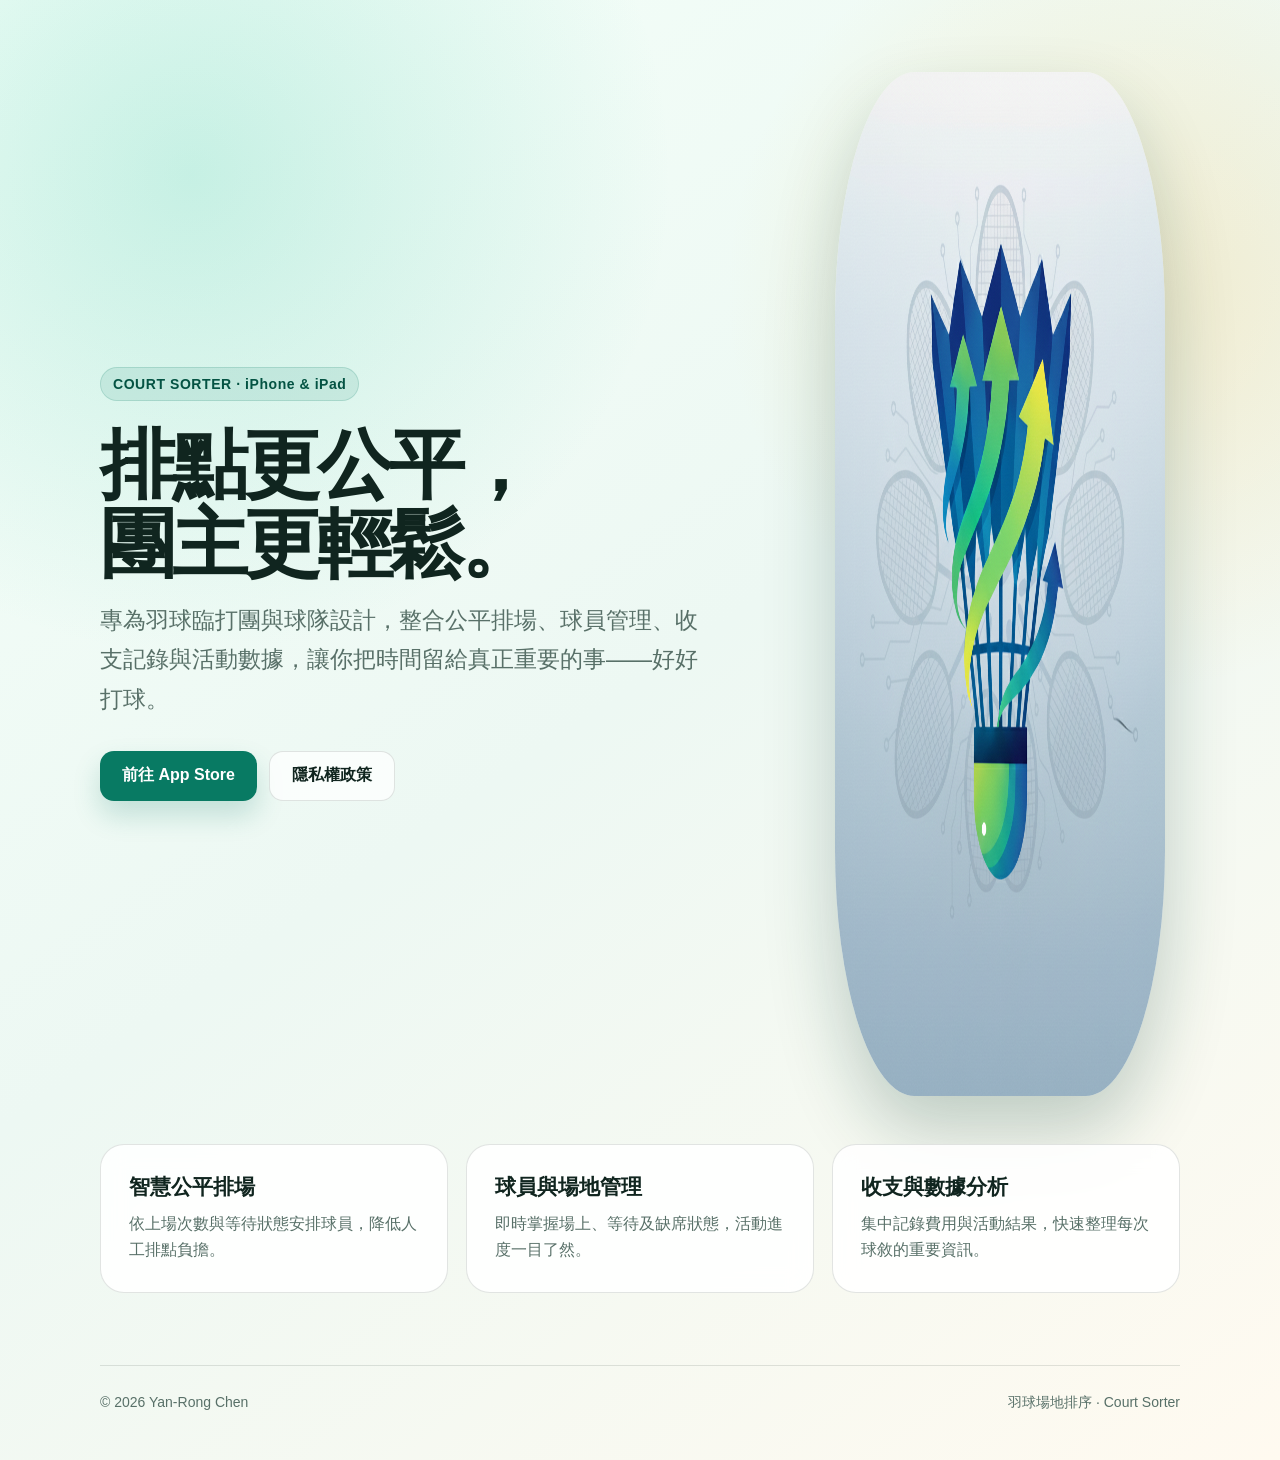
==== court-sorter/index.html @ f02e4c03 "Add Court Sorter site and app-ads verification" ====
<!doctype html>
<html lang="zh-Hant">
  <head>
    <meta charset="utf-8">
    <meta name="viewport" content="width=device-width, initial-scale=1">
    <meta name="description" content="羽球場地排序：為羽球臨打團與球隊設計的公平排點、球員管理與收支工具。">
    <meta name="theme-color" content="#087a63">
    <title>羽球場地排序｜Court Sorter</title>
    <link rel="icon" href="assets/app-icon.png">
    <style>
      :root {
        color-scheme: light;
        --ink: #10251f;
        --muted: #587068;
        --brand: #087a63;
        --brand-dark: #045343;
        --surface: rgba(255, 255, 255, 0.88);
        --line: rgba(16, 37, 31, 0.12);
      }

      * { box-sizing: border-box; }

      body {
        margin: 0;
        min-height: 100vh;
        color: var(--ink);
        font-family: -apple-system, BlinkMacSystemFont, "Segoe UI", sans-serif;
        background:
          radial-gradient(circle at 15% 12%, rgba(59, 199, 166, 0.24), transparent 30rem),
          radial-gradient(circle at 88% 20%, rgba(255, 196, 91, 0.25), transparent 25rem),
          linear-gradient(145deg, #f4fff9 0%, #edf8f3 48%, #fffaf0 100%);
      }

      main {
        width: min(1080px, calc(100% - 40px));
        margin: 0 auto;
        padding: 72px 0 48px;
      }

      .hero {
        display: grid;
        grid-template-columns: minmax(0, 1fr) minmax(240px, 360px);
        align-items: center;
        gap: clamp(40px, 8vw, 100px);
        min-height: 70vh;
      }

      .eyebrow {
        display: inline-flex;
        align-items: center;
        gap: 8px;
        padding: 8px 12px;
        color: var(--brand-dark);
        font-size: 14px;
        font-weight: 700;
        letter-spacing: 0.04em;
        background: rgba(8, 122, 99, 0.1);
        border: 1px solid rgba(8, 122, 99, 0.16);
        border-radius: 999px;
      }

      h1 {
        max-width: 760px;
        margin: 24px 0 18px;
        font-size: clamp(44px, 7vw, 76px);
        line-height: 1.04;
        letter-spacing: -0.05em;
      }

      .lead {
        max-width: 650px;
        margin: 0;
        color: var(--muted);
        font-size: clamp(18px, 2.4vw, 23px);
        line-height: 1.7;
      }

      .actions {
        display: flex;
        flex-wrap: wrap;
        gap: 12px;
        margin-top: 32px;
      }

      .button {
        display: inline-flex;
        align-items: center;
        justify-content: center;
        min-height: 50px;
        padding: 0 22px;
        color: white;
        font-weight: 750;
        text-decoration: none;
        background: var(--brand);
        border-radius: 14px;
        box-shadow: 0 14px 28px rgba(8, 122, 99, 0.2);
        transition: transform 160ms ease, background 160ms ease;
      }

      .button:hover { transform: translateY(-2px); background: var(--brand-dark); }

      .button.secondary {
        color: var(--ink);
        background: rgba(255, 255, 255, 0.72);
        border: 1px solid var(--line);
        box-shadow: none;
      }

      .app-icon {
        width: 100%;
        max-width: 330px;
        justify-self: center;
        border-radius: 24%;
        box-shadow: 0 35px 70px rgba(14, 61, 49, 0.24);
      }

      .features {
        display: grid;
        grid-template-columns: repeat(3, 1fr);
        gap: 18px;
        margin: 48px 0 72px;
      }

      .card {
        padding: 28px;
        background: var(--surface);
        border: 1px solid var(--line);
        border-radius: 24px;
        backdrop-filter: blur(12px);
      }

      .card h2 { margin: 0 0 10px; font-size: 21px; }
      .card p { margin: 0; color: var(--muted); line-height: 1.65; }

      footer {
        display: flex;
        flex-wrap: wrap;
        justify-content: space-between;
        gap: 16px;
        padding-top: 28px;
        color: var(--muted);
        font-size: 14px;
        border-top: 1px solid var(--line);
      }

      footer a { color: var(--brand-dark); }

      @media (max-width: 760px) {
        main { padding-top: 42px; }
        .hero { grid-template-columns: 1fr; min-height: auto; }
        .app-icon { width: min(70vw, 290px); grid-row: 1; }
        .features { grid-template-columns: 1fr; margin-top: 64px; }
      }
    </style>
  </head>
  <body>
    <main>
      <section class="hero">
        <div>
          <span class="eyebrow">COURT SORTER · iPhone &amp; iPad</span>
          <h1>排點更公平，<br>團主更輕鬆。</h1>
          <p class="lead">專為羽球臨打團與球隊設計，整合公平排場、球員管理、收支記錄與活動數據，讓你把時間留給真正重要的事——好好打球。</p>
          <div class="actions">
            <a class="button" href="https://apps.apple.com/tw/app/id6757661680">前往 App Store</a>
            <a class="button secondary" href="https://www.notion.so/Privacy-Policy-2e730ad9c4ff806c8cd5c6b6f6cb0432">隱私權政策</a>
          </div>
        </div>
        <img class="app-icon" src="assets/app-icon.png" alt="羽球場地排序 App 圖示" width="1024" height="1024">
      </section>

      <section class="features" aria-label="主要功能">
        <article class="card">
          <h2>智慧公平排場</h2>
          <p>依上場次數與等待狀態安排球員，降低人工排點負擔。</p>
        </article>
        <article class="card">
          <h2>球員與場地管理</h2>
          <p>即時掌握場上、等待及缺席狀態，活動進度一目了然。</p>
        </article>
        <article class="card">
          <h2>收支與數據分析</h2>
          <p>集中記錄費用與活動結果，快速整理每次球敘的重要資訊。</p>
        </article>
      </section>

      <footer>
        <span>© 2026 Yan-Rong Chen</span>
        <span>羽球場地排序 · Court Sorter</span>
      </footer>
    </main>
  </body>
</html>
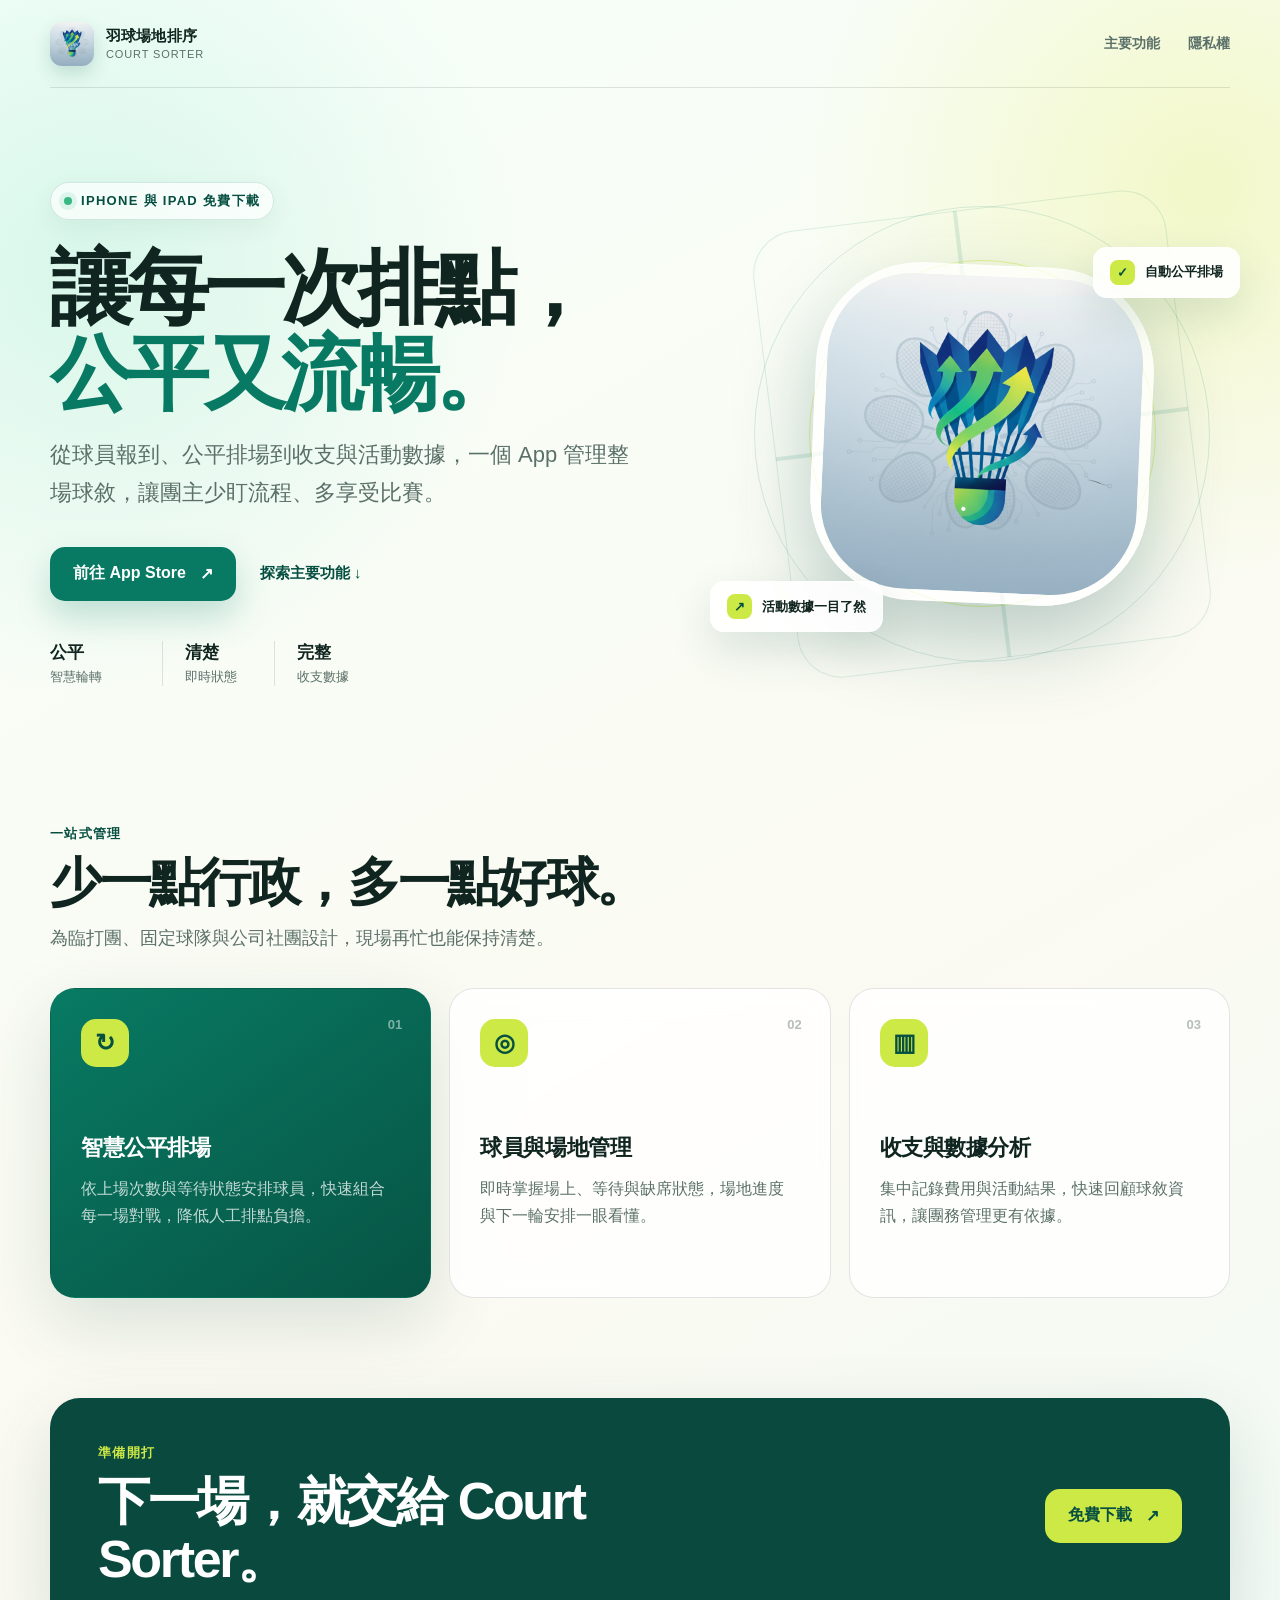
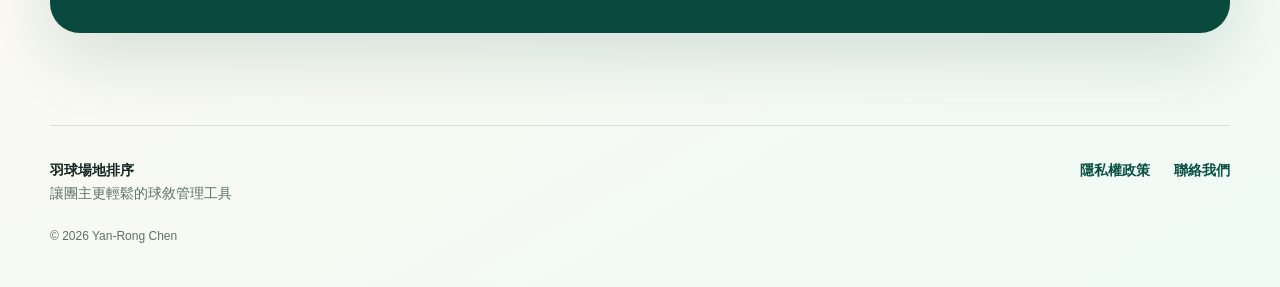
==== commit ff4103fb: "Refresh Court Sorter site and add privacy policy" ====
--- a/court-sorter/index.html
+++ b/court-sorter/index.html
@@ -4,189 +4,74 @@
     <meta charset="utf-8">
     <meta name="viewport" content="width=device-width, initial-scale=1">
     <meta name="description" content="羽球場地排序：為羽球臨打團與球隊設計的公平排點、球員管理與收支工具。">
-    <meta name="theme-color" content="#087a63">
+    <meta name="theme-color" content="#075b4b">
+    <meta property="og:title" content="羽球場地排序｜Court Sorter">
+    <meta property="og:description" content="排點更公平，團主更輕鬆。">
+    <meta property="og:image" content="https://shanxus.github.io/court-sorter/assets/app-icon.png">
     <title>羽球場地排序｜Court Sorter</title>
     <link rel="icon" href="assets/app-icon.png">
-    <style>
-      :root {
-        color-scheme: light;
-        --ink: #10251f;
-        --muted: #587068;
-        --brand: #087a63;
-        --brand-dark: #045343;
-        --surface: rgba(255, 255, 255, 0.88);
-        --line: rgba(16, 37, 31, 0.12);
-      }
-
-      * { box-sizing: border-box; }
-
-      body {
-        margin: 0;
-        min-height: 100vh;
-        color: var(--ink);
-        font-family: -apple-system, BlinkMacSystemFont, "Segoe UI", sans-serif;
-        background:
-          radial-gradient(circle at 15% 12%, rgba(59, 199, 166, 0.24), transparent 30rem),
-          radial-gradient(circle at 88% 20%, rgba(255, 196, 91, 0.25), transparent 25rem),
-          linear-gradient(145deg, #f4fff9 0%, #edf8f3 48%, #fffaf0 100%);
-      }
-
-      main {
-        width: min(1080px, calc(100% - 40px));
-        margin: 0 auto;
-        padding: 72px 0 48px;
-      }
-
-      .hero {
-        display: grid;
-        grid-template-columns: minmax(0, 1fr) minmax(240px, 360px);
-        align-items: center;
-        gap: clamp(40px, 8vw, 100px);
-        min-height: 70vh;
-      }
-
-      .eyebrow {
-        display: inline-flex;
-        align-items: center;
-        gap: 8px;
-        padding: 8px 12px;
-        color: var(--brand-dark);
-        font-size: 14px;
-        font-weight: 700;
-        letter-spacing: 0.04em;
-        background: rgba(8, 122, 99, 0.1);
-        border: 1px solid rgba(8, 122, 99, 0.16);
-        border-radius: 999px;
-      }
-
-      h1 {
-        max-width: 760px;
-        margin: 24px 0 18px;
-        font-size: clamp(44px, 7vw, 76px);
-        line-height: 1.04;
-        letter-spacing: -0.05em;
-      }
-
-      .lead {
-        max-width: 650px;
-        margin: 0;
-        color: var(--muted);
-        font-size: clamp(18px, 2.4vw, 23px);
-        line-height: 1.7;
-      }
-
-      .actions {
-        display: flex;
-        flex-wrap: wrap;
-        gap: 12px;
-        margin-top: 32px;
-      }
-
-      .button {
-        display: inline-flex;
-        align-items: center;
-        justify-content: center;
-        min-height: 50px;
-        padding: 0 22px;
-        color: white;
-        font-weight: 750;
-        text-decoration: none;
-        background: var(--brand);
-        border-radius: 14px;
-        box-shadow: 0 14px 28px rgba(8, 122, 99, 0.2);
-        transition: transform 160ms ease, background 160ms ease;
-      }
-
-      .button:hover { transform: translateY(-2px); background: var(--brand-dark); }
-
-      .button.secondary {
-        color: var(--ink);
-        background: rgba(255, 255, 255, 0.72);
-        border: 1px solid var(--line);
-        box-shadow: none;
-      }
-
-      .app-icon {
-        width: 100%;
-        max-width: 330px;
-        justify-self: center;
-        border-radius: 24%;
-        box-shadow: 0 35px 70px rgba(14, 61, 49, 0.24);
-      }
-
-      .features {
-        display: grid;
-        grid-template-columns: repeat(3, 1fr);
-        gap: 18px;
-        margin: 48px 0 72px;
-      }
-
-      .card {
-        padding: 28px;
-        background: var(--surface);
-        border: 1px solid var(--line);
-        border-radius: 24px;
-        backdrop-filter: blur(12px);
-      }
-
-      .card h2 { margin: 0 0 10px; font-size: 21px; }
-      .card p { margin: 0; color: var(--muted); line-height: 1.65; }
-
-      footer {
-        display: flex;
-        flex-wrap: wrap;
-        justify-content: space-between;
-        gap: 16px;
-        padding-top: 28px;
-        color: var(--muted);
-        font-size: 14px;
-        border-top: 1px solid var(--line);
-      }
-
-      footer a { color: var(--brand-dark); }
-
-      @media (max-width: 760px) {
-        main { padding-top: 42px; }
-        .hero { grid-template-columns: 1fr; min-height: auto; }
-        .app-icon { width: min(70vw, 290px); grid-row: 1; }
-        .features { grid-template-columns: 1fr; margin-top: 64px; }
-      }
-    </style>
+    <link rel="stylesheet" href="styles.css">
   </head>
   <body>
-    <main>
-      <section class="hero">
-        <div>
-          <span class="eyebrow">COURT SORTER · iPhone &amp; iPad</span>
-          <h1>排點更公平，<br>團主更輕鬆。</h1>
-          <p class="lead">專為羽球臨打團與球隊設計，整合公平排場、球員管理、收支記錄與活動數據，讓你把時間留給真正重要的事——好好打球。</p>
-          <div class="actions">
-            <a class="button" href="https://apps.apple.com/tw/app/id6757661680">前往 App Store</a>
-            <a class="button secondary" href="https://www.notion.so/Privacy-Policy-2e730ad9c4ff806c8cd5c6b6f6cb0432">隱私權政策</a>
+    <div class="page-shell">
+      <header class="site-header">
+        <a class="brand" href="./" aria-label="Court Sorter 首頁">
+          <img src="assets/app-icon.png" alt="" width="44" height="44">
+          <span><strong>羽球場地排序</strong><small>Court Sorter</small></span>
+        </a>
+        <nav aria-label="主要導覽"><a href="#features">主要功能</a><a href="privacy/">隱私權</a></nav>
+      </header>
+
+      <main>
+        <section class="hero">
+          <div class="hero-copy">
+            <span class="eyebrow"><span class="live-dot"></span> iPhone 與 iPad 免費下載</span>
+            <h1>讓每一次排點，<br><em>公平又流暢。</em></h1>
+            <p class="lead">從球員報到、公平排場到收支與活動數據，一個 App 管理整場球敘，讓團主少盯流程、多享受比賽。</p>
+            <div class="actions">
+              <a class="button" href="https://apps.apple.com/tw/app/id6757661680"><span>前往 App Store</span><span aria-hidden="true">↗</span></a>
+              <a class="text-link" href="#features">探索主要功能 <span aria-hidden="true">↓</span></a>
+            </div>
+            <dl class="quick-facts" aria-label="產品特色">
+              <div><dt>公平</dt><dd>智慧輪轉</dd></div>
+              <div><dt>清楚</dt><dd>即時狀態</dd></div>
+              <div><dt>完整</dt><dd>收支數據</dd></div>
+            </dl>
           </div>
-        </div>
-        <img class="app-icon" src="assets/app-icon.png" alt="羽球場地排序 App 圖示" width="1024" height="1024">
-      </section>
 
-      <section class="features" aria-label="主要功能">
-        <article class="card">
-          <h2>智慧公平排場</h2>
-          <p>依上場次數與等待狀態安排球員，降低人工排點負擔。</p>
-        </article>
-        <article class="card">
-          <h2>球員與場地管理</h2>
-          <p>即時掌握場上、等待及缺席狀態，活動進度一目了然。</p>
-        </article>
-        <article class="card">
-          <h2>收支與數據分析</h2>
-          <p>集中記錄費用與活動結果，快速整理每次球敘的重要資訊。</p>
-        </article>
-      </section>
+          <div class="hero-visual" aria-label="羽球場地排序 App 圖示">
+            <div class="court-lines" aria-hidden="true"></div>
+            <div class="orbit orbit-one" aria-hidden="true"></div>
+            <div class="orbit orbit-two" aria-hidden="true"></div>
+            <div class="icon-frame"><img class="app-icon" src="assets/app-icon.png" alt="羽球場地排序 App 圖示" width="1024" height="1024"></div>
+            <div class="floating-note note-top"><span>✓</span> 自動公平排場</div>
+            <div class="floating-note note-bottom"><span>↗</span> 活動數據一目了然</div>
+          </div>
+        </section>
+
+        <section class="section-heading" id="features">
+          <span class="section-kicker">一站式管理</span>
+          <h2>少一點行政，多一點好球。</h2>
+          <p>為臨打團、固定球隊與公司社團設計，現場再忙也能保持清楚。</p>
+        </section>
+
+        <section class="features" aria-label="主要功能">
+          <article class="card card-featured"><span class="card-number">01</span><div class="card-icon" aria-hidden="true">↻</div><h3>智慧公平排場</h3><p>依上場次數與等待狀態安排球員，快速組合每一場對戰，降低人工排點負擔。</p></article>
+          <article class="card"><span class="card-number">02</span><div class="card-icon" aria-hidden="true">◎</div><h3>球員與場地管理</h3><p>即時掌握場上、等待與缺席狀態，場地進度與下一輪安排一眼看懂。</p></article>
+          <article class="card"><span class="card-number">03</span><div class="card-icon" aria-hidden="true">▥</div><h3>收支與數據分析</h3><p>集中記錄費用與活動結果，快速回顧球敘資訊，讓團務管理更有依據。</p></article>
+        </section>
+
+        <section class="cta-panel">
+          <div><span class="section-kicker">準備開打</span><h2>下一場，就交給 Court Sorter。</h2></div>
+          <a class="button button-light" href="https://apps.apple.com/tw/app/id6757661680">免費下載 <span aria-hidden="true">↗</span></a>
+        </section>
+      </main>
 
       <footer>
-        <span>© 2026 Yan-Rong Chen</span>
-        <span>羽球場地排序 · Court Sorter</span>
+        <div class="footer-brand"><strong>羽球場地排序</strong><span>讓團主更輕鬆的球敘管理工具</span></div>
+        <div class="footer-links"><a href="privacy/">隱私權政策</a><a href="mailto:tarasuzy00@gmail.com">聯絡我們</a></div>
+        <span class="copyright">© 2026 Yan-Rong Chen</span>
       </footer>
-    </main>
+    </div>
   </body>
 </html>
--- a/court-sorter/styles.css
+++ b/court-sorter/styles.css
@@ -0,0 +1,127 @@
+:root {
+  color-scheme: light;
+  --ink: #10251f;
+  --muted: #5b7069;
+  --brand: #087a63;
+  --brand-dark: #064f41;
+  --lime: #cde946;
+  --cream: #fbfaf2;
+  --surface: rgba(255, 255, 255, 0.82);
+  --line: rgba(16, 37, 31, 0.12);
+  --shadow: 0 24px 70px rgba(7, 68, 55, 0.14);
+}
+
+* { box-sizing: border-box; }
+html { scroll-behavior: smooth; }
+body {
+  margin: 0;
+  min-width: 320px;
+  color: var(--ink);
+  font-family: -apple-system, BlinkMacSystemFont, "Segoe UI", "Noto Sans TC", sans-serif;
+  background: radial-gradient(circle at 7% 14%, rgba(91, 218, 180, 0.2), transparent 27rem), radial-gradient(circle at 94% 10%, rgba(229, 239, 106, 0.32), transparent 25rem), linear-gradient(150deg, #f6fff9 0%, var(--cream) 58%, #effaf5 100%);
+}
+a { color: inherit; }
+.page-shell { width: min(1180px, calc(100% - 40px)); margin: 0 auto; }
+.site-header { display: flex; align-items: center; justify-content: space-between; min-height: 88px; border-bottom: 1px solid var(--line); }
+.brand { display: inline-flex; align-items: center; gap: 12px; text-decoration: none; }
+.brand img { width: 44px; height: 44px; aspect-ratio: 1 / 1; object-fit: cover; border-radius: 12px; box-shadow: 0 8px 18px rgba(8, 80, 64, 0.16); }
+.brand span { display: grid; gap: 2px; }
+.brand strong { font-size: 15px; letter-spacing: 0.01em; }
+.brand small { color: var(--muted); font-size: 11px; letter-spacing: 0.08em; text-transform: uppercase; }
+nav { display: flex; align-items: center; gap: 28px; }
+nav a { color: var(--muted); font-size: 14px; font-weight: 650; text-decoration: none; }
+nav a:hover { color: var(--brand); }
+.hero { display: grid; grid-template-columns: minmax(0, 1.08fr) minmax(360px, 0.92fr); align-items: center; gap: clamp(52px, 8vw, 112px); min-height: 710px; padding: 70px 0 88px; }
+.eyebrow, .section-kicker { color: var(--brand-dark); font-size: 13px; font-weight: 800; letter-spacing: 0.1em; text-transform: uppercase; }
+.eyebrow { display: inline-flex; align-items: center; gap: 9px; padding: 9px 13px; background: rgba(255, 255, 255, 0.7); border: 1px solid rgba(8, 122, 99, 0.16); border-radius: 999px; box-shadow: 0 8px 24px rgba(7, 68, 55, 0.06); }
+.live-dot { width: 8px; height: 8px; background: #38b984; border-radius: 50%; box-shadow: 0 0 0 5px rgba(56, 185, 132, 0.13); }
+h1 { max-width: 720px; margin: 25px 0 20px; font-size: clamp(48px, 7.2vw, 82px); line-height: 1.04; letter-spacing: -0.06em; }
+h1 em { color: var(--brand); font-style: normal; }
+.lead { max-width: 650px; margin: 0; color: var(--muted); font-size: clamp(18px, 2vw, 22px); line-height: 1.75; }
+.actions { display: flex; flex-wrap: wrap; align-items: center; gap: 24px; margin-top: 34px; }
+.button { display: inline-flex; align-items: center; justify-content: center; gap: 14px; min-height: 54px; padding: 0 23px; color: white; font-weight: 780; text-decoration: none; background: var(--brand); border-radius: 15px; box-shadow: 0 16px 34px rgba(8, 122, 99, 0.22); transition: transform 160ms ease, background 160ms ease; }
+.button:hover { transform: translateY(-2px); background: var(--brand-dark); }
+.text-link { color: var(--brand-dark); font-size: 15px; font-weight: 750; text-decoration: none; }
+.quick-facts { display: flex; gap: 0; margin: 40px 0 0; }
+.quick-facts div { min-width: 112px; padding-right: 22px; }
+.quick-facts div + div { padding-left: 22px; border-left: 1px solid var(--line); }
+.quick-facts dt { font-size: 17px; font-weight: 850; }
+.quick-facts dd { margin: 4px 0 0; color: var(--muted); font-size: 13px; }
+.hero-visual { position: relative; display: grid; place-items: center; width: 100%; aspect-ratio: 1 / 1.08; isolation: isolate; }
+.court-lines { position: absolute; inset: 8%; z-index: -3; background: linear-gradient(90deg, transparent 49.5%, rgba(8, 122, 99, 0.12) 49.5%, rgba(8, 122, 99, 0.12) 50.5%, transparent 50.5%), linear-gradient(transparent 49.5%, rgba(8, 122, 99, 0.12) 49.5%, rgba(8, 122, 99, 0.12) 50.5%, transparent 50.5%); border: 1px solid rgba(8, 122, 99, 0.12); border-radius: 44px; transform: rotate(-7deg); }
+.orbit { position: absolute; z-index: -2; border: 1px solid rgba(8, 122, 99, 0.14); border-radius: 50%; }
+.orbit-one { width: 92%; aspect-ratio: 1; }
+.orbit-two { width: 70%; aspect-ratio: 1; border-color: rgba(205, 233, 70, 0.5); }
+.icon-frame { width: min(69%, 338px); aspect-ratio: 1 / 1; padding: 10px; overflow: hidden; background: rgba(255, 255, 255, 0.72); border: 1px solid rgba(255, 255, 255, 0.85); border-radius: 31%; box-shadow: 0 36px 80px rgba(5, 75, 60, 0.26); transform: rotate(2.5deg); }
+.app-icon { display: block; width: 100%; height: 100%; aspect-ratio: 1 / 1; object-fit: cover; border-radius: 27%; }
+.floating-note { position: absolute; display: inline-flex; align-items: center; gap: 10px; padding: 12px 16px; color: var(--ink); font-size: 13px; font-weight: 750; background: rgba(255, 255, 255, 0.88); border: 1px solid rgba(255, 255, 255, 0.95); border-radius: 14px; box-shadow: 0 18px 45px rgba(7, 68, 55, 0.14); backdrop-filter: blur(14px); }
+.floating-note span { display: grid; place-items: center; width: 25px; height: 25px; color: var(--brand-dark); background: var(--lime); border-radius: 8px; }
+.note-top { top: 15%; right: -2%; }
+.note-bottom { bottom: 13%; left: -5%; }
+.section-heading { max-width: 710px; margin: 26px 0 34px; }
+.section-heading h2, .cta-panel h2 { margin: 10px 0 12px; font-size: clamp(34px, 4.5vw, 52px); line-height: 1.12; letter-spacing: -0.045em; }
+.section-heading p { margin: 0; color: var(--muted); font-size: 18px; line-height: 1.7; }
+.features { display: grid; grid-template-columns: repeat(3, 1fr); gap: 18px; margin: 0 0 100px; }
+.card { position: relative; min-height: 310px; padding: 30px; overflow: hidden; background: var(--surface); border: 1px solid var(--line); border-radius: 25px; backdrop-filter: blur(13px); }
+.card-featured { color: white; background: linear-gradient(145deg, #087a63, #075444); border-color: transparent; box-shadow: var(--shadow); }
+.card-number { position: absolute; top: 28px; right: 28px; color: rgba(16, 37, 31, 0.3); font-size: 13px; font-weight: 850; }
+.card-featured .card-number { color: rgba(255,255,255,.48); }
+.card-icon { display: grid; place-items: center; width: 48px; height: 48px; margin-bottom: 66px; color: var(--brand-dark); font-size: 24px; font-weight: 800; background: var(--lime); border-radius: 15px; }
+.card h3 { margin: 0 0 12px; font-size: 22px; letter-spacing: -0.02em; }
+.card p { margin: 0; color: var(--muted); line-height: 1.7; }
+.card-featured p { color: rgba(255,255,255,.76); }
+.cta-panel { display: flex; align-items: center; justify-content: space-between; gap: 32px; margin-bottom: 92px; padding: 45px 48px; color: white; background: #0a493e; border-radius: 30px; box-shadow: var(--shadow); }
+.cta-panel .section-kicker { color: var(--lime); }
+.cta-panel h2 { max-width: 660px; margin-bottom: 0; }
+.button-light { flex: 0 0 auto; color: var(--brand-dark); background: var(--lime); box-shadow: none; }
+.button-light:hover { color: white; }
+footer { display: grid; grid-template-columns: 1fr auto; gap: 26px; padding: 36px 0 44px; color: var(--muted); font-size: 14px; border-top: 1px solid var(--line); }
+.footer-brand { display: grid; gap: 5px; }
+.footer-brand strong { color: var(--ink); }
+.footer-links { display: flex; gap: 24px; }
+.footer-links a { color: var(--brand-dark); font-weight: 650; text-decoration: none; }
+.copyright { grid-column: 1 / -1; font-size: 12px; }
+.privacy-main { width: min(780px, 100%); margin: 0 auto; padding: 86px 0 100px; }
+.privacy-hero { margin-bottom: 52px; }
+.privacy-hero h1 { margin-top: 18px; font-size: clamp(45px, 7vw, 70px); }
+.privacy-hero p { color: var(--muted); font-size: 18px; line-height: 1.75; }
+.policy-meta { display: flex; flex-wrap: wrap; gap: 12px 24px; margin-top: 24px; color: var(--muted); font-size: 13px; }
+.policy-card { padding: clamp(26px, 5vw, 52px); background: rgba(255, 255, 255, 0.82); border: 1px solid var(--line); border-radius: 28px; box-shadow: 0 22px 60px rgba(7, 68, 55, 0.08); }
+.policy-card section + section { margin-top: 38px; padding-top: 38px; border-top: 1px solid var(--line); }
+.policy-card h2 { margin: 0 0 13px; font-size: 23px; letter-spacing: -0.025em; }
+.policy-card p, .policy-card li { color: var(--muted); line-height: 1.8; }
+.policy-card ul { margin: 12px 0 0; padding-left: 1.25em; }
+.policy-card a { color: var(--brand); font-weight: 650; }
+.notice { margin: 0 0 36px; padding: 18px 20px; color: var(--brand-dark); line-height: 1.65; background: rgba(205, 233, 70, 0.22); border: 1px solid rgba(140, 165, 31, 0.2); border-radius: 16px; }
+@media (max-width: 840px) {
+  .hero { grid-template-columns: 1fr; min-height: auto; padding-top: 56px; }
+  .hero-copy { text-align: center; }
+  .lead { margin-inline: auto; }
+  .actions, .quick-facts { justify-content: center; }
+  .hero-visual { width: min(580px, 100%); margin: 0 auto; }
+  .features { grid-template-columns: 1fr; }
+  .card { min-height: 270px; }
+  .card-icon { margin-bottom: 46px; }
+}
+@media (max-width: 620px) {
+  .page-shell { width: min(100% - 28px, 1180px); }
+  .site-header { min-height: 76px; }
+  .brand img { width: 38px; height: 38px; }
+  .brand small { display: none; }
+  nav { gap: 16px; }
+  nav a:first-child { display: none; }
+  .hero { gap: 34px; padding: 46px 0 68px; }
+  h1 { font-size: clamp(43px, 14vw, 63px); }
+  .quick-facts div { min-width: 94px; padding-right: 13px; }
+  .quick-facts div + div { padding-left: 13px; }
+  .hero-visual { aspect-ratio: 1 / 1.16; }
+  .icon-frame { width: 67%; }
+  .floating-note { padding: 10px 12px; font-size: 11px; }
+  .note-top { right: 0; }
+  .note-bottom { left: 0; }
+  .cta-panel { align-items: flex-start; flex-direction: column; padding: 34px 28px; }
+  footer { grid-template-columns: 1fr; }
+  .copyright { grid-column: auto; }
+  .privacy-main { padding-top: 54px; }
+}
+@media (prefers-reduced-motion: reduce) { html { scroll-behavior: auto; } .button { transition: none; } }
